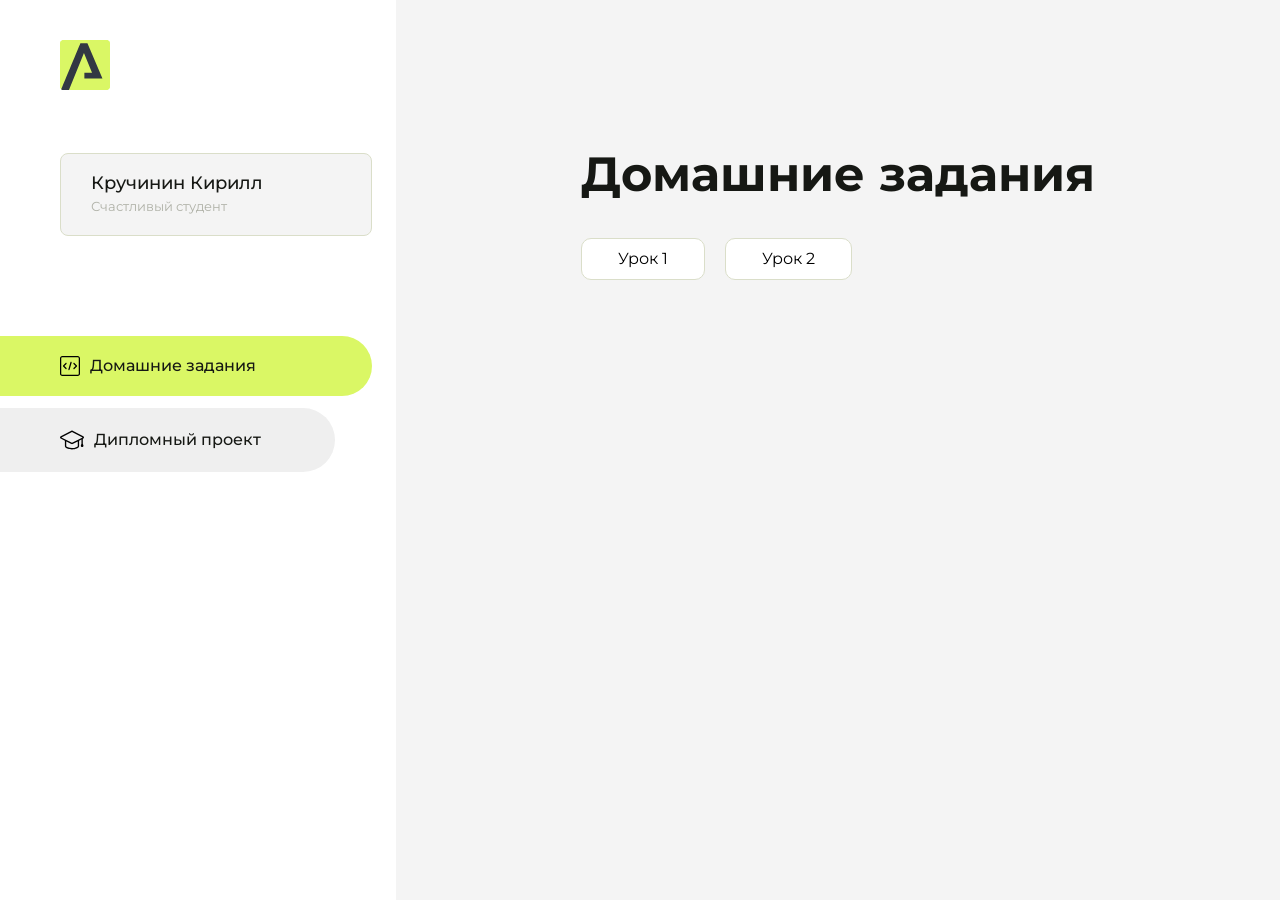
==== index.html @ 00808270 "Update index.html" ====
<!DOCTYPE html>
<html lang="en">
<head>
    <meta charset="UTF-8">
    <meta name="viewport" content="width=device-width, initial-scale=1.0">
    <title>Домашняя работа</title>
    <link rel="shortcut icon" href="src/logo.ico" type="image/x-icon">
    <link rel="preconnect" href="https://fonts.googleapis.com">
    <link rel="preconnect" href="https://fonts.gstatic.com" crossorigin>
    <link href="https://fonts.googleapis.com/css2?family=Montserrat:wght@400;500;700&family=Rubik:wght@500&display=swap"
          rel="stylesheet">
    <link rel="stylesheet" href="src/style.css">
</head>
<body id="body">
<div class="overlay" id="overlay"></div>
<div class="layout">
    <div class="burger" id="burger">
        <svg viewBox="0 0 24 24" fill="none" xmlns="http://www.w3.org/2000/svg">
            <g id="SVGRepo_bgCarrier" stroke-width="0"></g>
            <g id="SVGRepo_tracerCarrier" stroke-linecap="round" stroke-linejoin="round"></g>
            <g id="SVGRepo_iconCarrier">
                <path d="M4 18L20 18" stroke="#DAF765" stroke-width="2" stroke-linecap="round"></path>
                <path d="M4 12L20 12" stroke="#DAF765" stroke-width="2" stroke-linecap="round"></path>
                <path d="M4 6L20 6" stroke="#DAF765" stroke-width="2" stroke-linecap="round"></path>
            </g>
        </svg>
    </div>
    <aside class="sidebar" id="sidebar">
        <div class="sidebar__inner">
            <div class="logo">
                <svg width="50" height="50" viewBox="0 0 50 50" fill="none" xmlns="http://www.w3.org/2000/svg">
                    <g clip-path="url(#clip0_513_74730)">
                        <path d="M46.17 -0.257004H3.83C1.57281 -0.257004 -0.257 1.57281 -0.257 3.83V46.17C-0.257 48.4272 1.57281 50.257 3.83 50.257H46.17C48.4272 50.257 50.257 48.4272 50.257 46.17V3.83C50.257 1.57281 48.4272 -0.257004 46.17 -0.257004Z"
                              fill="#DAF765"/>
                        <path d="M24.375 38.4H42.461L27.441 3.1585H20.4355C20.4355 3.1585 6.7895 35.881 1.1945 49.294C2.015 50.0275 3.0945 50.257 3.6945 50.257H8.8445L23.954 13.07L32.0465 32.8285H24.375V38.4Z"
                              fill="#323843"/>
                    </g>
                    <defs>
                        <clipPath id="clip0_513_74730">
                            <rect width="50" height="50" fill="white"/>
                        </clipPath>
                    </defs>
                </svg>
            </div>
            <div class="sidebar__user">
                <div class="sidebar__name">Кручинин Кирилл</div>
                <div class="sidebar__text">Счастливый студент</div>
            </div>
            <div class="sidebar__tabs">
                <div class="sidebar__item">
                    <button class="sidebar__button active" id="tasks">
                        <svg xmlns="http://www.w3.org/2000/svg" width="20" height="20" viewBox="0 0 20 20" fill="none">
                            <g clip-path="url(#clip0_704_74543)">
                                <path d="M17.7083 20H2.29167C1.0275 20 0 18.9725 0 17.7083V2.29167C0 1.0275 1.0275 0 2.29167 0H17.7083C18.9725 0 20 1.0275 20 2.29167V17.7083C20 18.9725 18.9725 20 17.7083 20ZM2.29167 1.25C1.7175 1.25 1.25 1.7175 1.25 2.29167V17.7083C1.25 18.2825 1.7175 18.75 2.29167 18.75H17.7083C18.2825 18.75 18.75 18.2825 18.75 17.7083V2.29167C18.75 1.7175 18.2825 1.25 17.7083 1.25H2.29167Z"
                                      fill="black"/>
                                <path d="M6.04167 13.125C5.88167 13.125 5.72167 13.0642 5.6 12.9417L3.1 10.4417C2.85583 10.1975 2.85583 9.80167 3.1 9.5575L5.6 7.0575C5.84417 6.81333 6.24 6.81333 6.48417 7.0575C6.72833 7.30167 6.72833 7.6975 6.48417 7.94167L4.42583 10L6.48417 12.0583C6.72833 12.3025 6.72833 12.6983 6.48417 12.9425C6.36167 13.0642 6.20167 13.125 6.04167 13.125Z"
                                      fill="black"/>
                                <path d="M8.95833 14.1667C8.9 14.1667 8.84 14.1583 8.78167 14.1417C8.45083 14.0442 8.26083 13.6967 8.35833 13.3658L10.4417 6.28251C10.5392 5.95084 10.8892 5.76417 11.2175 5.85917C11.5483 5.95667 11.7383 6.30417 11.6408 6.63501L9.5575 13.7183C9.47833 13.9908 9.22833 14.1667 8.95833 14.1667Z"
                                      fill="black"/>
                                <path d="M13.9583 13.125C13.7983 13.125 13.6383 13.0642 13.5167 12.9417C13.2725 12.6975 13.2725 12.3017 13.5167 12.0575L15.575 9.99916L13.5167 7.94083C13.2725 7.69666 13.2725 7.30083 13.5167 7.05666C13.7608 6.81249 14.1567 6.81249 14.4008 7.05666L16.9008 9.55666C17.145 9.80083 17.145 10.1967 16.9008 10.4408L14.4008 12.9408C14.2783 13.0642 14.1183 13.125 13.9583 13.125Z"
                                      fill="black"/>
                            </g>
                            <defs>
                                <clipPath id="clip0_704_74543">
                                    <rect width="20" height="20" fill="white"/>
                                </clipPath>
                            </defs>
                        </svg>
                        <span>Домашние задания</span></button>
                </div>
                <div class="sidebar__item">
                    <button class="sidebar__button" id="diplom">
                        <svg xmlns="http://www.w3.org/2000/svg" width="24" height="24" viewBox="0 0 24 24" fill="none">
                            <g clip-path="url(#clip0_704_74553)">
                                <path d="M23.2628 10.5971C23.7176 10.365 24 9.90375 24 9.39337C24 8.883 23.7176 8.42175 23.2628 8.18962L12.6135 2.75362C12.2291 2.55824 11.7705 2.55787 11.3854 2.75399L0.736875 8.19C0.282375 8.42175 0 8.883 0 9.39337C0 9.90375 0.282375 10.365 0.736875 10.5971L4.89038 12.7177V18.2074C4.89038 19.8154 8.412 21.393 12 21.393C15.5884 21.393 19.1096 19.815 19.1096 18.2074V12.7174L21.4609 11.517V15.8017L20.901 17.2305C20.7409 17.6389 20.7934 18.0994 21.0405 18.4616C21.2876 18.8246 21.6979 19.041 22.1366 19.041C22.5754 19.041 22.9852 18.8246 23.2324 18.462C23.4795 18.099 23.532 17.6385 23.3719 17.2301L22.8124 15.8021V10.827L23.2628 10.5971ZM17.7623 18.1721C17.6198 18.6375 15.3491 20.0419 12 20.0419C8.65088 20.0419 6.38025 18.6375 6.2415 18.2074V12.3037L6.23887 12.3019C6.23812 12.057 6.1065 11.8207 5.87325 11.7019L1.3515 9.39337L12 3.95737L22.6489 9.39337L12 14.8294L5.87325 11.7019C5.54063 11.5331 4.6695 11.6674 4.5 12C4.33012 12.3322 4.55813 12.5479 4.89038 12.7177L11.3857 16.0331C11.5781 16.1314 11.7889 16.1805 12 16.1805C12.2107 16.1805 12.4222 16.1314 12.6146 16.0331L17.7593 13.407L17.7623 18.1721Z"
                                      fill="black"/>
                            </g>
                            <defs>
                                <clipPath id="clip0_704_74553">
                                    <rect width="24" height="24" fill="white"/>
                                </clipPath>
                            </defs>
                        </svg>
                        <span>Дипломный проект</span></button>
                </div>
            </div>
        </div>

    </aside>
    <div class="content">
        <div class="container">
            <div class="content__block" id="tasksBlock">
                <div class="content__title">Домашние задания</div>
                <ul class="content__list">
                    <li class="content__list-item">
                        <a href="homework1/index.html">Урок 1</a>
                    </li>
                    <li class="content__list-item">
                        <a href="homework2/index.html">Урок 2</a>
                    </li>
                    
                </ul>
            </div>
            <div class="content__block hidden" id="diplomBlock">
                <div class="content__title">Дипломный проект</div>
                <div class="content__list-diplom">
                    <a href="ПАПКА-С-НОМЕРОМ-УРОКА">Ссылка на ДЗ</a>
                </div>
                <div class="content__decor">
                    <div class="content__decor-text">Давай проверим, чему ты научился!</div>
                    <div class="content__decor-img">
                        <img src="src/decor.png" alt="decor">
                    </div>
                </div>
            </div>
        </div>
    </div>
</div>
<script src="src/index.js"></script>
</body>
</html>
---- src/style.css ----
*{padding: 0;margin: 0;border: 0;}
*,*:before,*:after{-webkit-box-sizing: border-box;box-sizing: border-box;}
:focus,:active{outline: none;}
a:focus,a:active{outline: none;}
nav,footer,header,aside{display: block;}
html,body{
    height:100%;width:100%;
    font-size:100%;line-height:1;-ms-text-size-adjust:100%;-moz-text-size-adjust:100%;-webkit-text-size-adjust:100%;}
input,button,textarea{font-family:inherit;}
input::-ms-clear{display: none;}
button{cursor: pointer;}
button::-moz-focus-inner{padding:0;border:0;}
a,a:visited{text-decoration: none;}
a:hover{text-decoration: none;}
ul li{list-style: none;}
img{vertical-align: top;}
h1,h2,h3,h4,h5,h6{font-size:inherit;font-weight: inherit;}
a{color:inherit;}



body {
    font-family: "Montserrat",SansSerif;
    color: black;
}

body.overflow {
    overflow: hidden;
}



.layout {
    display: -webkit-box;
    display: -ms-flexbox;
    display: flex;
    min-height: 100vh;
}

.sidebar {
    padding: 40px 24px 40px 0;
    -ms-flex-negative: 0;
    flex-shrink: 0;
    background-color: white;
}



.content {
    -webkit-box-flex: 1;
    -ms-flex-positive: 1;
    flex-grow: 1;
    background-color: #F4F4F4;
}

.container {
    display: -webkit-box;
    display: -ms-flexbox;
    display: flex;
    -webkit-box-orient: vertical;
    -webkit-box-direction: normal;
    -ms-flex-direction: column;
    flex-direction: column;
    -webkit-box-pack: center;
    -ms-flex-pack: center;
    justify-content: center;
    -webkit-box-align: center;
    -ms-flex-align: center;
    align-items: center;
    padding: 150px 60px 80px 60px;
}


.logo {
    margin-left: 60px;
    margin-bottom: 60px;
}

.sidebar__user {
    background-color: #F4F4F4;
    padding: 20px 30px;
    margin-left: 60px;
    margin-bottom: 100px;
    border-radius: 8px;
    border: 1px solid #DADEC9;
}

.sidebar__name {
    color:#161814;
    font-size: 18px;
    font-weight: 500;
    margin-bottom: 6px;
}

.sidebar__text {
    color: #AFB1A7;
    font-size: 13px;
    font-weight: 400;
    line-height: 130%; /* 16.9px */
}

.sidebar__item {
    width: 372px;
}

.sidebar__button {
    display: -webkit-box;
    display: -ms-flexbox;
    display: flex;
    -webkit-box-align: center;
    -ms-flex-align: center;
    align-items: center;
    gap: 10px;
    padding: 20px 60px;
    margin-bottom: 12px;
    border-radius: 0px 100px 100px 0px;
    -webkit-transition: all .5s;
    -o-transition: all .5s;
    transition: all .5s;
    cursor: pointer;
    width: 90%;
    color:#161814;
    font-size: 16px;
    font-weight: 500;
}

.sidebar__button.active , .sidebar__button:hover {
    width: 100%;
    background-color: #DAF765;
}


.content__title {
    color: #161814;
    font-size: 48px;
    font-weight: 700;
    margin-bottom: 40px;
}

.content__list {
    display: -webkit-box;
    display: -ms-flexbox;
    display: flex;
    -webkit-box-align: center;
    -ms-flex-align: center;
    align-items: center;
    -ms-flex-wrap: wrap;
    flex-wrap: wrap;
    gap: 20px;
}



.content__list-item  {
    cursor: pointer;
    padding: 12px 18px;
    background-color: #fff;
    border-radius: 10px;
    border: 1px solid #DADEC9;
    -webkit-transition: all .3s;
    -o-transition: all .3s;
    transition: all .3s;
}

.content__list-item:hover,.content__list-diplom:hover {
    background-color: #AFB1A7;
}

li a {
    padding: 12px 18px;

}


.content__list-diplom {
    -webkit-transition: all .3s;
    -o-transition: all .3s;
    transition: all .3s;
    display: inline-block;
    padding: 12px 18px;
    background-color: #fff;
    border-radius: 10px;
    border: 1px solid #DADEC9;
}

.content__decor {
    display: -webkit-box;
    display: -ms-flexbox;
    display: flex;
    -webkit-box-align: center;
    -ms-flex-align: center;
    align-items: center;
}

.content__decor-text {
    color:#BEDD44;
    font-size: 36px;
    font-weight: 700;
    line-height: 110%; /* 39.6px */
}

.content__block {
    max-width: 1200px;
}

.content__block.hidden {
    display: none;
}

.content__decor-img img{
    width: 100%;
}

.burger {
    display: none;
    padding: 5px;
    position: fixed;
    top: 3%;
    right: 7%;
    width: 40px;
    height: 40px;
    background-color: #161814;
    border-radius: 50%;
    z-index: 10;
    border: 1px solid #DAF765;
}

@media (max-width: 768px) {
    .burger {
        display: block;
    }

    .sidebar {
        -webkit-transition: all .3s;
        -o-transition: all .3s;
        transition: all .3s;
        -webkit-transform: translateX(-100%);
        -ms-transform: translateX(-100%);
        transform: translateX(-100%);
        position: fixed;
        top: 0;
        left: 0;
        bottom: 0;
        z-index: 5;
    }

    .sidebar.show {
        -webkit-transform: translateX(0%);
        -ms-transform: translateX(0%);
        transform: translateX(0%);
    }

    .overlay {
        opacity: 0;
        pointer-events: none;
        -webkit-transition: all .3s;
        -o-transition: all .3s;
        transition: all .3s;
        position: absolute;
        top: 0;
        right: 0;
        left: 0;
        bottom: 0;
        z-index: 3;
        background-color: #000000e0;
    }

    .overlay.show {
        opacity: 1;
        pointer-events: all;
    }

    .container {
        padding: 40px 20px;
        min-height: 100%;
    }

    .content__decor {
        margin-top: 20px;
        -webkit-box-orient: vertical;
        -webkit-box-direction: normal;
        -ms-flex-direction: column;
        flex-direction: column;
    }
}

@media (max-width: 400px) {
    .sidebar__user {
        margin-left: 0;
    }
}
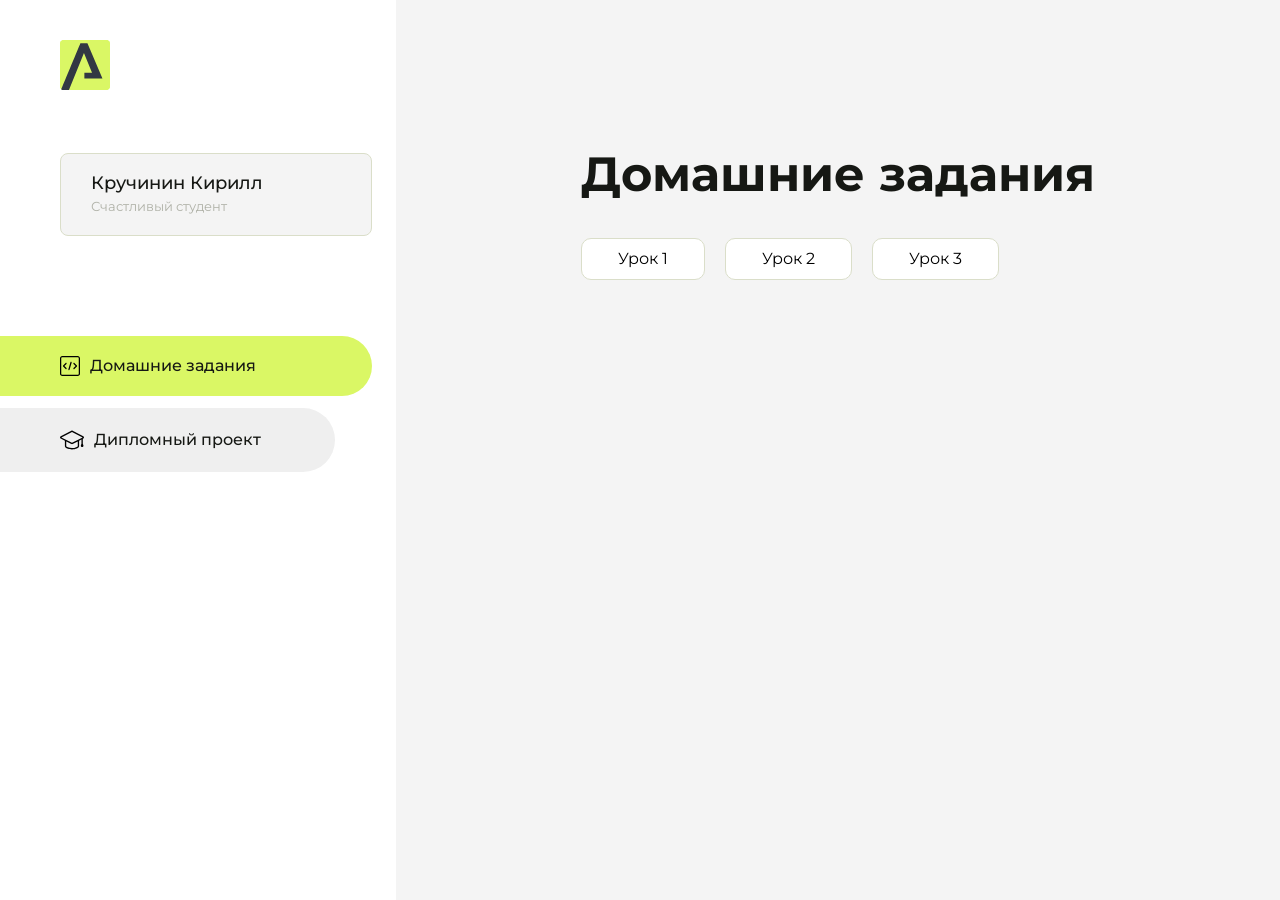
==== commit 7d8df9d3: "Update index.html" ====
--- a/index.html
+++ b/index.html
@@ -98,7 +98,9 @@
                     <li class="content__list-item">
                         <a href="homework2/index.html">Урок 2</a>
                     </li>
-                    
+                    <li class="content__list-item">
+                        <a href="homework3/index.html">Урок 3</a>
+                    </li>
                 </ul>
             </div>
             <div class="content__block hidden" id="diplomBlock">
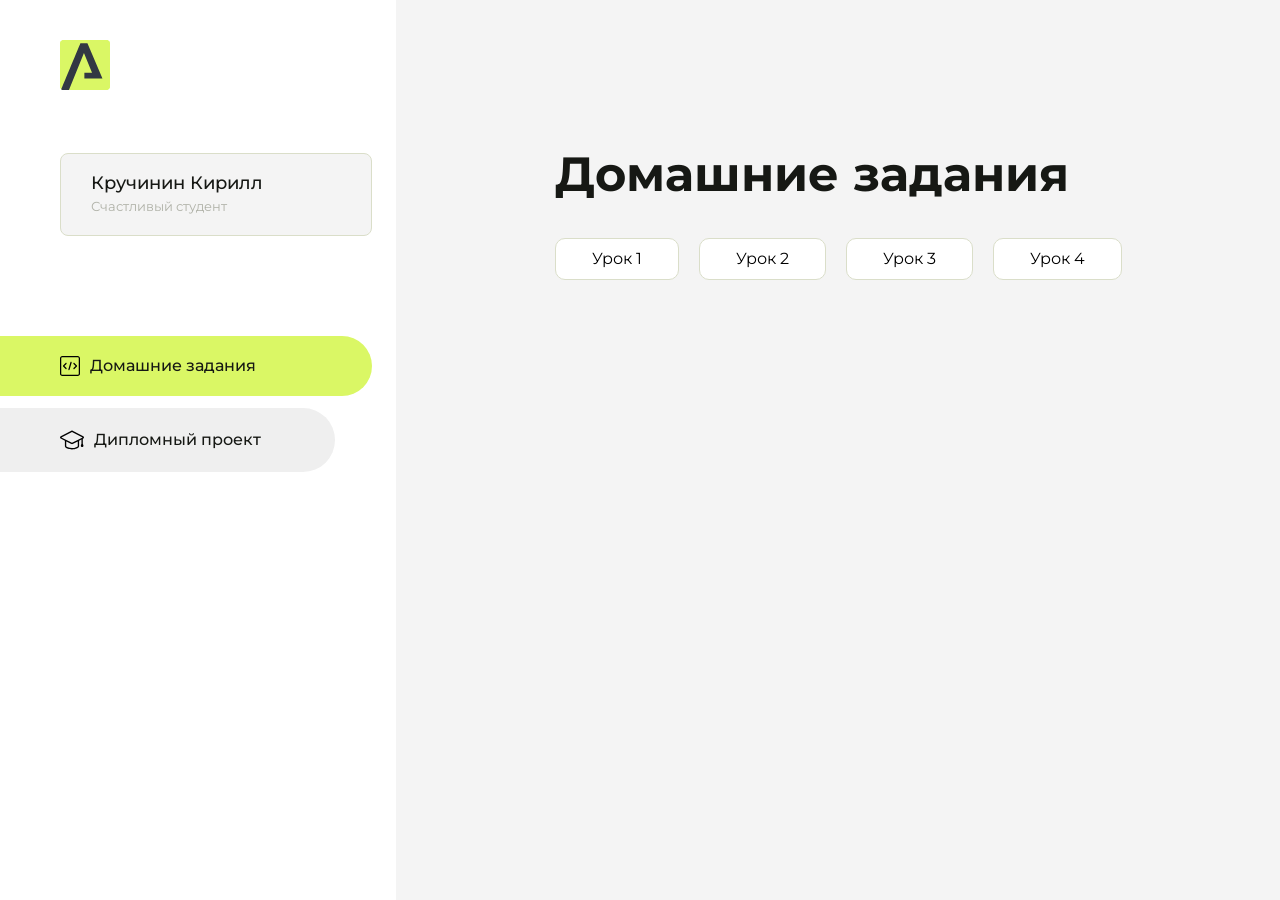
==== commit 13e84a4e: "Update index.html" ====
--- a/index.html
+++ b/index.html
@@ -101,6 +101,9 @@
                     <li class="content__list-item">
                         <a href="homework3/index.html">Урок 3</a>
                     </li>
+                    <li class="content__list-item">
+                        <a href="homework4/index.html">Урок 4</a>
+                    </li>
                 </ul>
             </div>
             <div class="content__block hidden" id="diplomBlock">
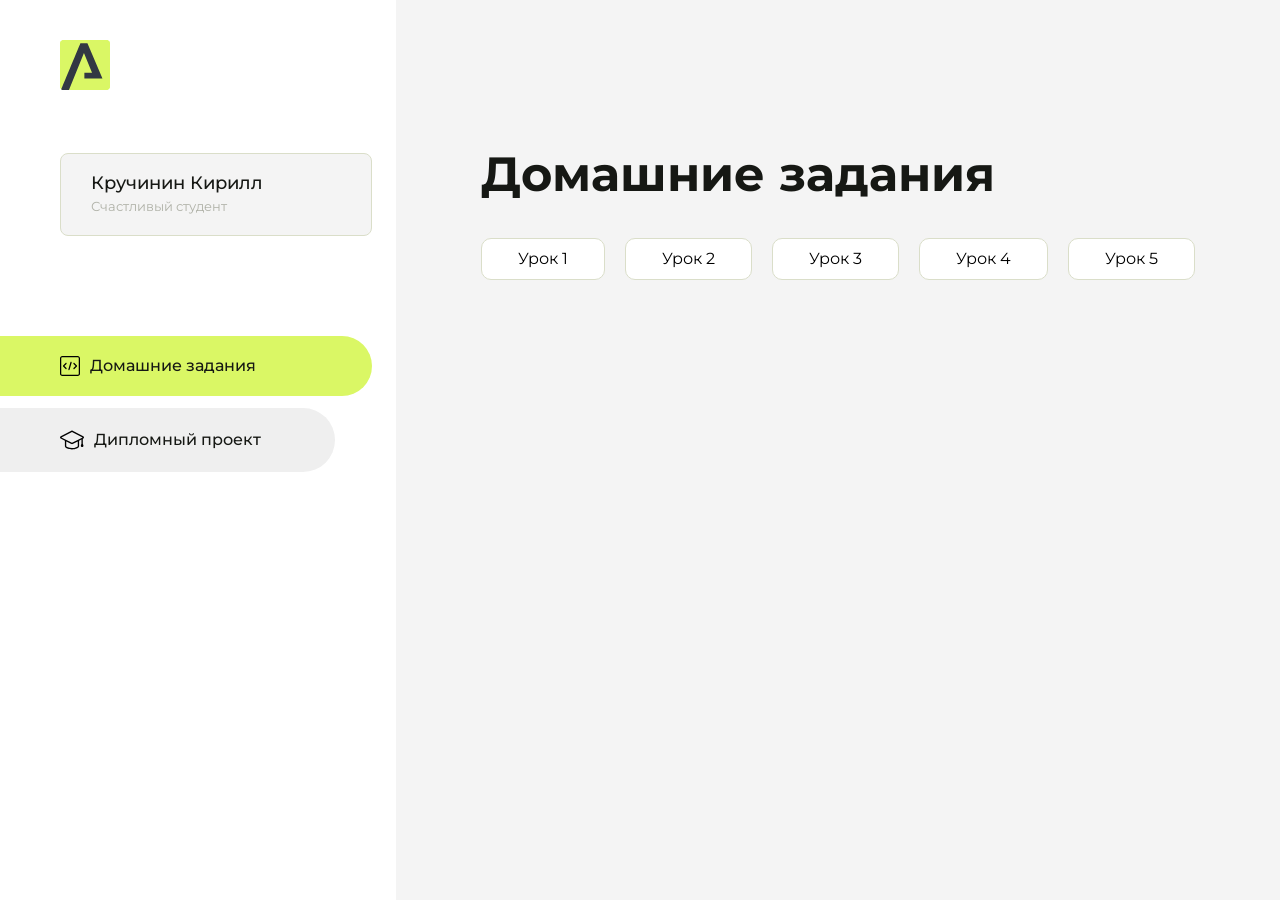
==== commit 356fe99e: "Update index.html" ====
--- a/index.html
+++ b/index.html
@@ -104,6 +104,9 @@
                     <li class="content__list-item">
                         <a href="homework4/index.html">Урок 4</a>
                     </li>
+                    <li class="content__list-item">
+                        <a href="homework5/fit-studio/article.html">Урок 5</a>
+                    </li>
                 </ul>
             </div>
             <div class="content__block hidden" id="diplomBlock">
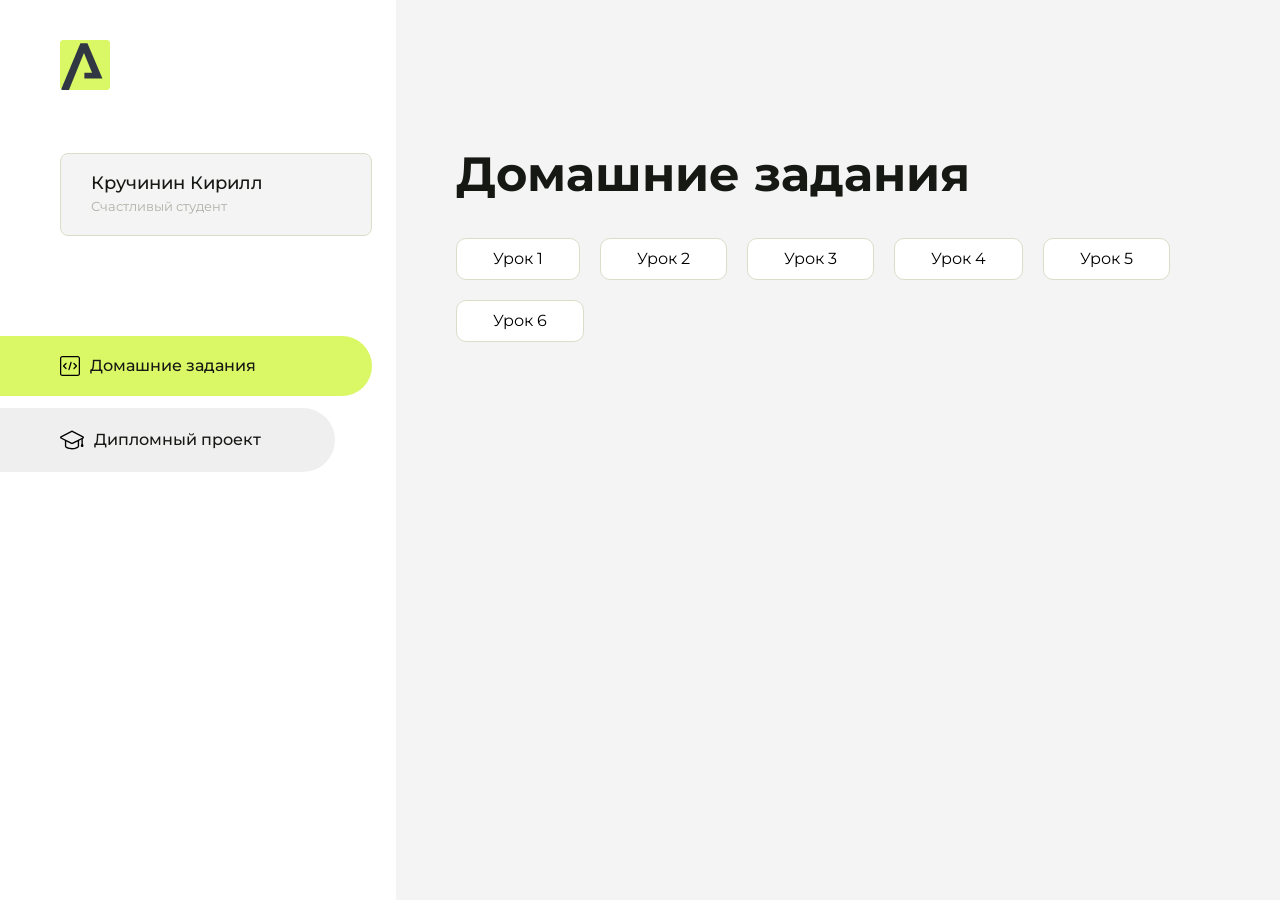
==== commit 916b5ac6: "Update index.html" ====
--- a/index.html
+++ b/index.html
@@ -107,6 +107,9 @@
                     <li class="content__list-item">
                         <a href="homework5/fit-studio/article.html">Урок 5</a>
                     </li>
+                    <li class="content__list-item">
+                        <a href="homework6/index.html">Урок 6</a>
+                    </li>
                 </ul>
             </div>
             <div class="content__block hidden" id="diplomBlock">
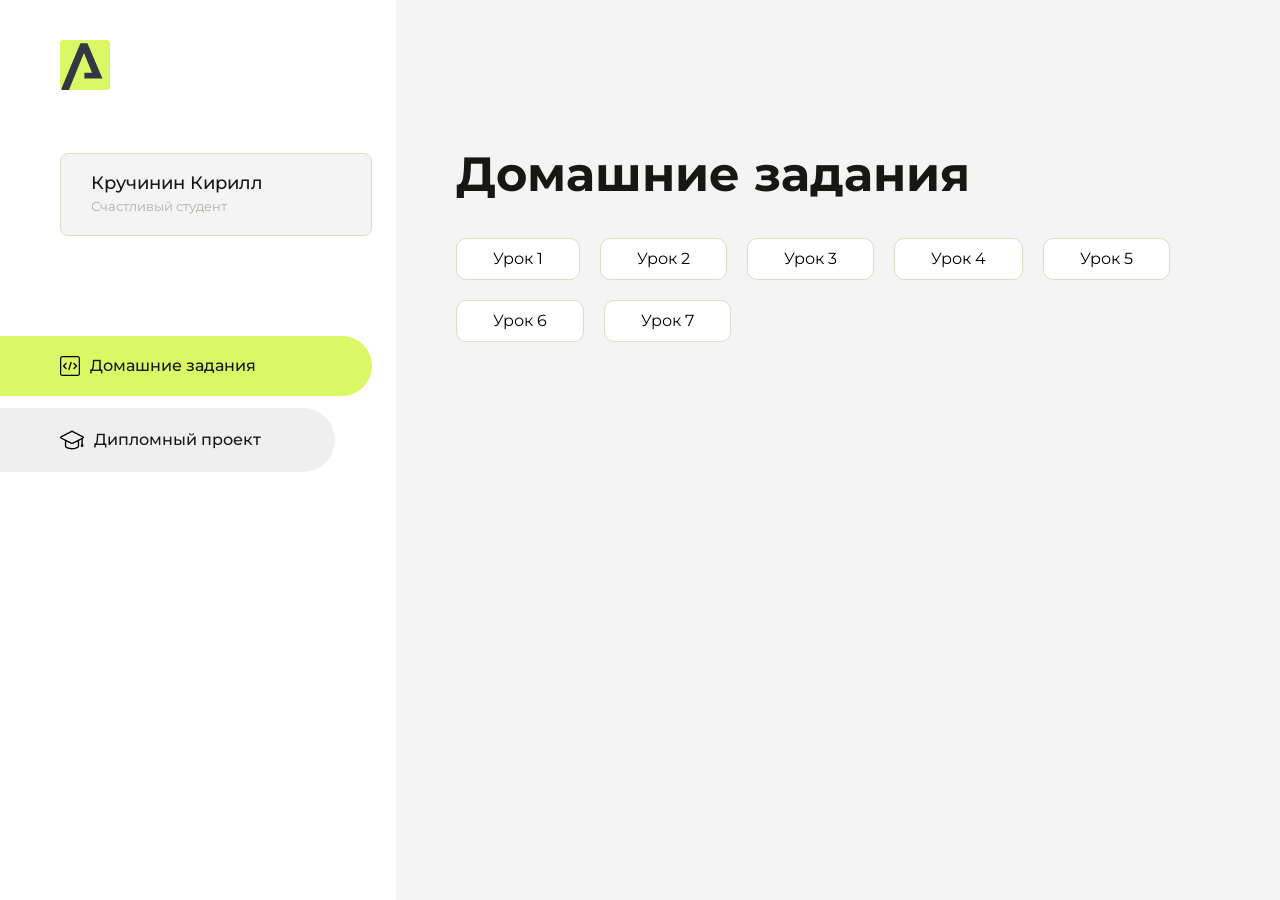
==== commit 816cf51d: "Update index.html" ====
--- a/index.html
+++ b/index.html
@@ -110,6 +110,9 @@
                     <li class="content__list-item">
                         <a href="homework6/index.html">Урок 6</a>
                     </li>
+                    <li class="content__list-item">
+                        <a href="homework7/fit-studio/article.html">Урок 7</a>
+                    </li>
                 </ul>
             </div>
             <div class="content__block hidden" id="diplomBlock">
